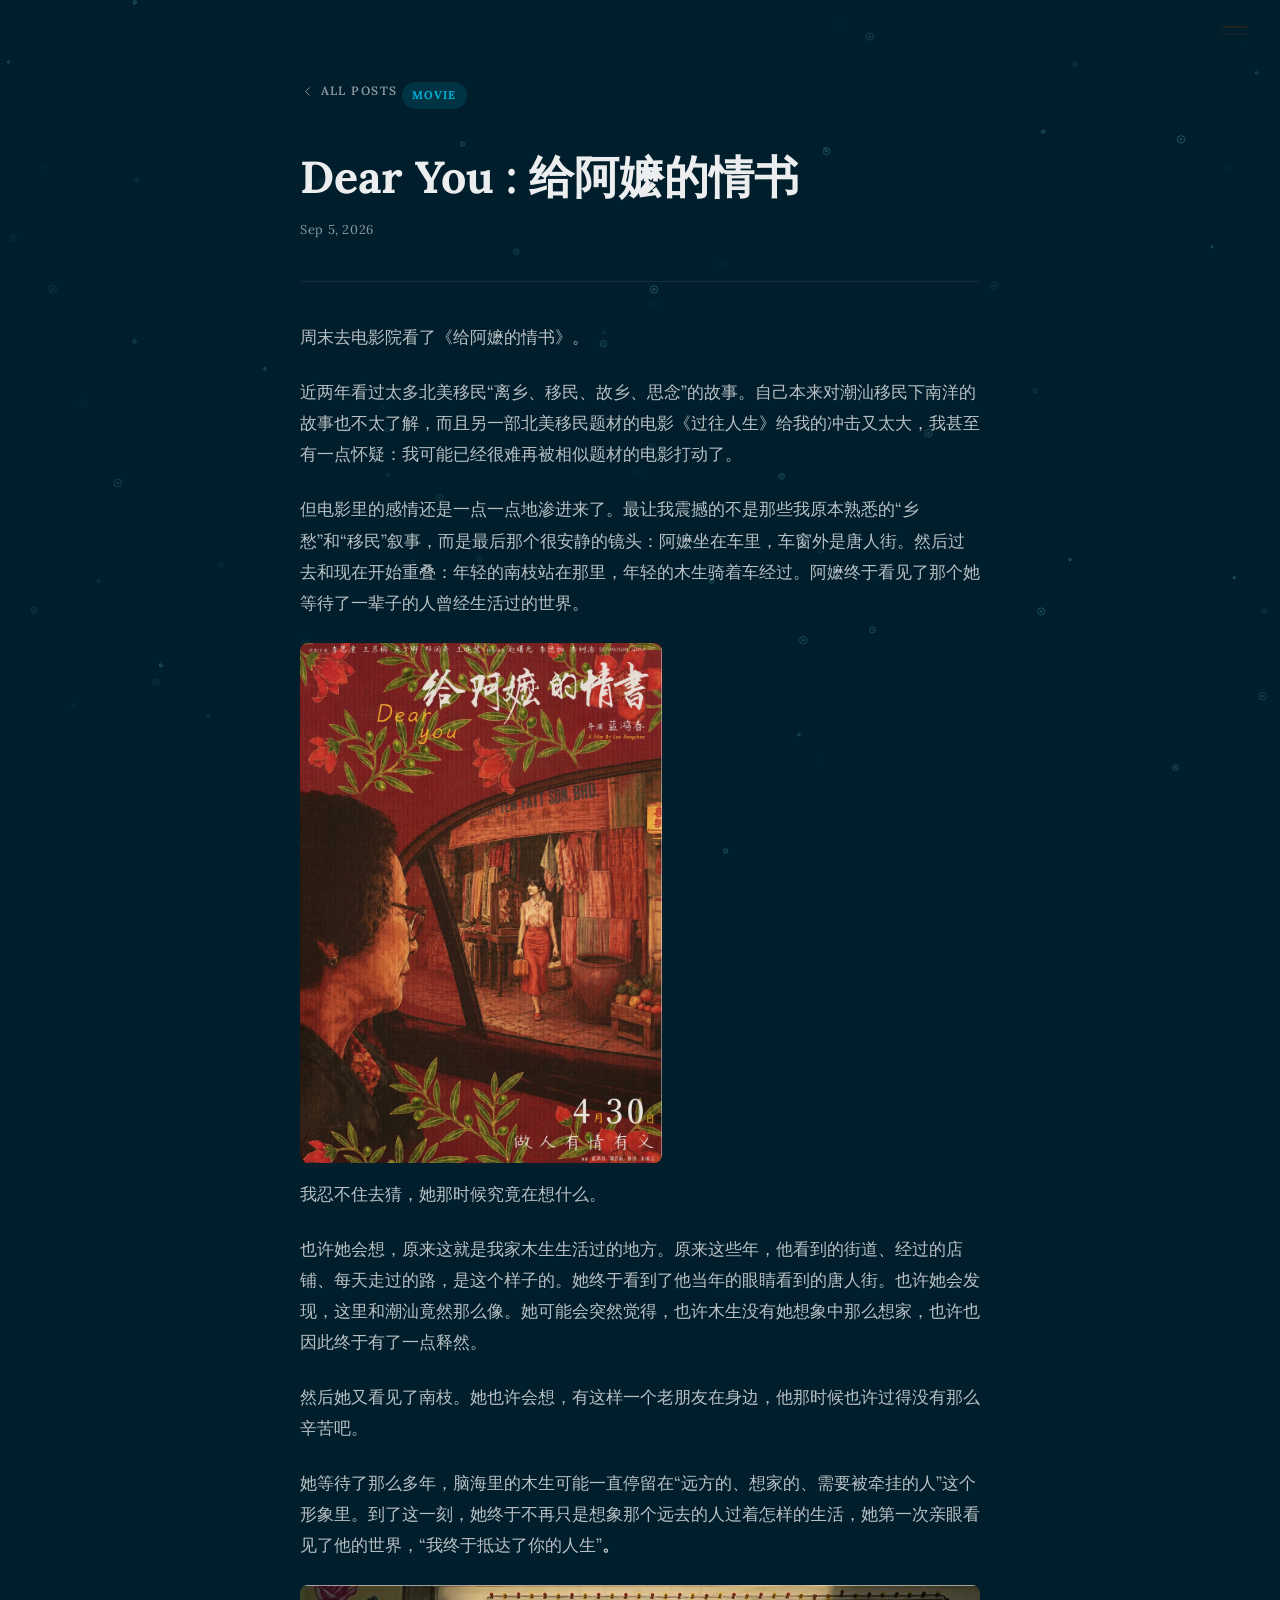
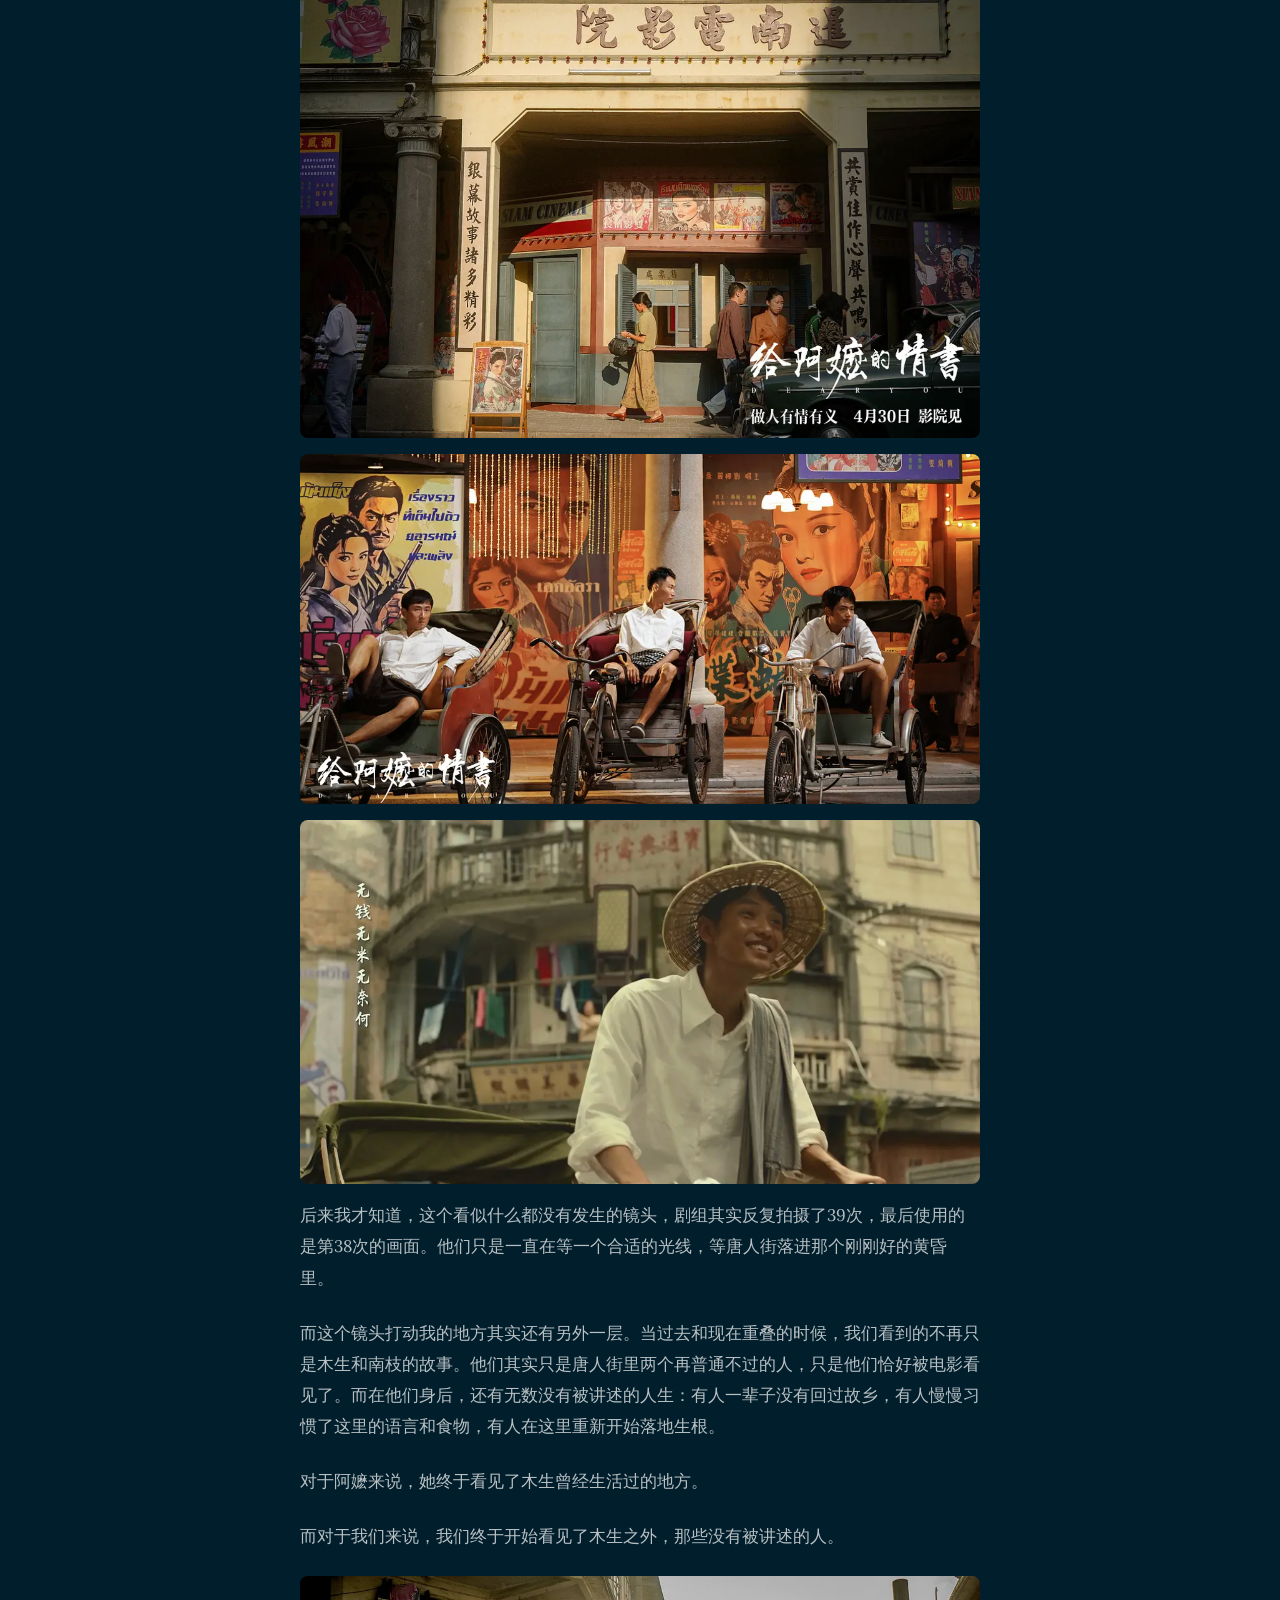
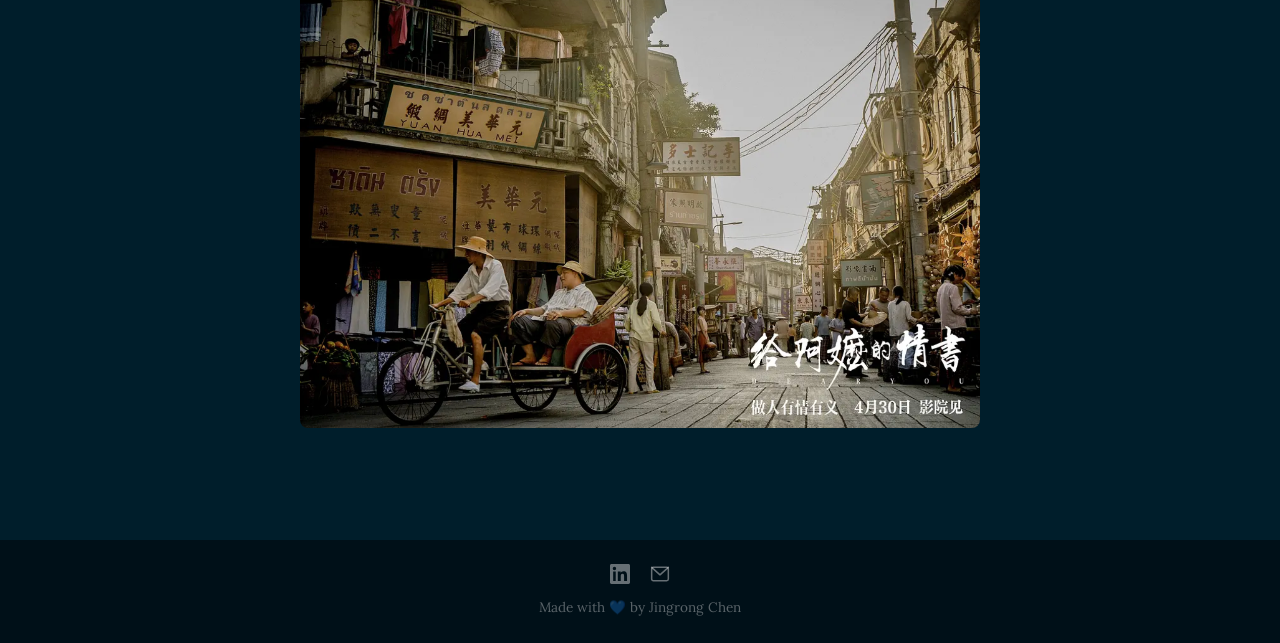
==== thoughts/dear-you/index.html @ b3d993c3 "Add Movie category and publish "Dear You" essay from Notion Adds "Movie" alongside the existing Divi" ====
<!DOCTYPE html>
<html lang="en">
<head>
  <meta charset="UTF-8" />
  <meta name="viewport" content="width=device-width, initial-scale=1.0" />
  <title>Dear You : 给阿嬷的情书 — Jingrong Chen</title>
  <link rel="icon" href="data:image/svg+xml,<svg xmlns='http://www.w3.org/2000/svg' viewBox='0 0 100 100'><text y='.9em' font-size='90'>🐠</text></svg>">
  <script async src="https://www.googletagmanager.com/gtag/js?id=G-7GHFT5PYBY"></script>
  <script>
    window.dataLayer = window.dataLayer || [];
    function gtag(){dataLayer.push(arguments);}
    gtag('js', new Date());
    gtag('config', 'G-7GHFT5PYBY');
  </script>
  <link rel="stylesheet" href="../../style.css" />
  <style>
    .post-page {
      min-height: 100vh;
      padding: 5rem 0 6rem;
      position: relative;
      overflow: hidden;
    }

    .post-wrap {
      max-width: 680px;
      margin: 0 auto;
      position: relative;
      z-index: 1;
    }

    .back-link {
      display: inline-flex;
      align-items: center;
      gap: 0.35rem;
      font-size: 0.75rem;
      font-weight: 600;
      letter-spacing: 0.12em;
      text-transform: uppercase;
      color: var(--text-muted);
      margin-bottom: 3rem;
      transition: color 0.2s;
      text-decoration: none;
    }
    .back-link:hover { color: var(--accent); }
    .back-link svg { width: 15px; height: 15px; }

    .post-tag {
      display: inline-block;
      font-size: 0.7rem;
      font-weight: 700;
      letter-spacing: 0.1em;
      text-transform: uppercase;
      padding: 0.25rem 0.65rem;
      border-radius: 999px;
      margin-bottom: 1.25rem;
      background: rgba(0,180,216,0.15);
      color: #00B4D8;
    }

    .post-title {
      font-size: clamp(1.8rem, 5vw, 2.8rem);
      font-weight: 800;
      color: rgba(255,255,255,0.92);
      line-height: 1.2;
      margin: 0 0 1rem;
    }

    .post-date {
      font-size: 0.8rem;
      color: var(--text-muted);
      letter-spacing: 0.05em;
      margin-bottom: 2.5rem;
      display: block;
    }

    .post-divider {
      border: none;
      border-top: 1px solid rgba(255,255,255,0.08);
      margin-bottom: 2.5rem;
    }

    .post-body {
      font-size: 1.05rem;
      line-height: 1.85;
      color: rgba(255,255,255,0.72);
    }

    .post-body p { margin-bottom: 1.5rem; }
    .post-body p:last-child { margin-bottom: 0; }
    .post-body h2, .post-body h3 { color: rgba(255,255,255,0.92); margin: 2rem 0 1rem; }
    .post-body ul, .post-body ol { margin: 0 0 1.5rem 1.4rem; }
    .post-body li { margin-bottom: 0.5rem; }
    .post-body blockquote {
      border-left: 3px solid var(--accent);
      padding-left: 1rem;
      margin: 0 0 1.5rem;
      font-style: italic;
      color: rgba(255,255,255,0.85);
    }
    .post-body pre {
      background: rgba(255,255,255,0.05);
      border-radius: 8px;
      padding: 1rem;
      overflow-x: auto;
      margin: 0 0 1.5rem;
    }
    .post-body img {
      max-width: 100%;
      max-height: 520px;
      width: auto;
      height: auto;
      display: block;
      margin: 0 0 1rem;
      border-radius: 8px;
    }
    .post-body hr { border: none; border-top: 1px solid rgba(255,255,255,0.08); margin: 2rem 0; }

    .lang-switch {
      display: flex;
      gap: 0.6rem;
      align-items: center;
      font-size: 0.75rem;
      font-weight: 600;
      letter-spacing: 0.08em;
      text-transform: uppercase;
      margin-bottom: 1.5rem;
    }
    .lang-switch a { color: var(--text-muted); text-decoration: none; transition: color 0.2s; }
    .lang-switch a:hover { color: var(--accent); }
    .lang-switch .lang-current { color: var(--accent); }
    .lang-switch .lang-sep { color: rgba(255,255,255,0.2); }

    .post-credit {
      font-size: 0.78rem;
      color: var(--text-muted);
      margin-top: 3rem;
      padding-top: 1.5rem;
      border-top: 1px solid rgba(255,255,255,0.08);
    }
    .post-credit a { color: var(--text-muted); text-decoration: underline; text-underline-offset: 2px; }
    .post-credit a:hover { color: var(--accent); }
  </style>
</head>
<body>

  <!-- HAMBURGER -->
  <button class="hamburger dark fade-in" id="hamburger" aria-label="Open menu">
    <span></span>
    <span></span>
  </button>

  <!-- MENU OVERLAY -->
  <div class="menu-overlay" id="menuOverlay">
    <nav class="menu-nav">
      <a href="../../index.html#about"  class="menu-link">About Me</a>
      <a href="../../procreate.html"    class="menu-link">Procreate Art</a>
      <a href="../../film-shots.html"   class="menu-link">Film Shots</a>
      <a href="../../thoughts.html"     class="menu-link active">On My Mind</a>
    </nav>
  </div>

  <!-- BUBBLES -->
  <canvas id="bubbleCanvas" class="visible"></canvas>

  <main class="post-page">
    <div class="ambient-light"></div>
    <div class="ambient-light ambient-light--right"></div>
    <div class="container">
      <div class="post-wrap">

        <a href="../../thoughts.html" class="back-link">
          <svg viewBox="0 0 24 24" fill="none" xmlns="http://www.w3.org/2000/svg">
            <polyline points="15 18 9 12 15 6" stroke="currentColor" stroke-width="1.5" stroke-linecap="round" stroke-linejoin="round"/>
          </svg>
          All Posts
        </a>

        
        <span class="post-tag">Movie</span>
        <h1 class="post-title">Dear You : 给阿嬷的情书</h1>
        <span class="post-date">Sep 5, 2026</span>

        <hr class="post-divider" />

        <div class="post-body">
          <p>周末去电影院看了《给阿嬷的情书》。</p>
<p>近两年看过太多北美移民“离乡、移民、故乡、思念”的故事。自己本来对潮汕移民下南洋的故事也不太了解，而且另一部北美移民题材的电影《过往人生》给我的冲击又太大，我甚至有一点怀疑：我可能已经很难再被相似题材的电影打动了。</p>
<p>但电影里的感情还是一点一点地渗进来了。最让我震撼的不是那些我原本熟悉的“乡愁”和“移民”叙事，而是最后那个很安静的镜头：阿嬷坐在车里，车窗外是唐人街。然后过去和现在开始重叠：年轻的南枝站在那里，年轻的木生骑着车经过。阿嬷终于看见了那个她等待了一辈子的人曾经生活过的世界。</p>
<img src="zh-1.png" alt="zh" />
<p>我忍不住去猜，她那时候究竟在想什么。</p>
<p>也许她会想，原来这就是我家木生生活过的地方。原来这些年，他看到的街道、经过的店铺、每天走过的路，是这个样子的。她终于看到了他当年的眼睛看到的唐人街。也许她会发现，这里和潮汕竟然那么像。她可能会突然觉得，也许木生没有她想象中那么想家，也许也因此终于有了一点释然。</p>
<p>然后她又看见了南枝。她也许会想，有这样一个老朋友在身边，他那时候也许过得没有那么辛苦吧。</p>
<p>她等待了那么多年，脑海里的木生可能一直停留在“远方的、想家的、需要被牵挂的人”这个形象里。到了这一刻，她终于不再只是想象那个远去的人过着怎样的生活，她第一次亲眼看见了他的世界，“我终于抵达了你的人生”<strong>。</strong></p>
<img src="zh-2.png" alt="zh" />
<img src="zh-3.png" alt="zh" />
<img src="zh-4.png" alt="zh" />
<p>后来我才知道，这个看似什么都没有发生的镜头，剧组其实反复拍摄了39次，最后使用的是第38次的画面。他们只是一直在等一个合适的光线，等唐人街落进那个刚刚好的黄昏里。</p>
<p>而这个镜头打动我的地方其实还有另外一层。当过去和现在重叠的时候，我们看到的不再只是木生和南枝的故事。他们其实只是唐人街里两个再普通不过的人，只是他们恰好被电影看见了。而在他们身后，还有无数没有被讲述的人生：有人一辈子没有回过故乡，有人慢慢习惯了这里的语言和食物，有人在这里重新开始落地生根。</p>
<p>对于阿嬷来说，她终于看见了木生曾经生活过的地方。</p>
<p>而对于我们来说，我们终于开始看见了木生之外，那些没有被讲述的人。</p>
<img src="zh-5.png" alt="zh" />
        </div>
        

      </div>
    </div>
  </main>

  <footer class="footer">
    <div class="footer-icons">
      <a href="https://www.linkedin.com/in/chenjingrong/" target="_blank" rel="noopener" aria-label="LinkedIn">
        <svg xmlns="http://www.w3.org/2000/svg" viewBox="0 0 24 24" fill="currentColor" width="20" height="20">
          <path d="M20.45 20.45h-3.554v-5.569c0-1.328-.027-3.037-1.852-3.037-1.853 0-2.136 1.445-2.136 2.939v5.667H9.354V9h3.414v1.561h.046c.476-.9 1.637-1.85 3.37-1.85 3.601 0 4.267 2.37 4.267 5.455v6.284zM5.337 7.433a2.062 2.062 0 1 1 0-4.124 2.062 2.062 0 0 1 0 4.124zM6.87 20.45H3.803V9H6.87v11.45zM22.225 0H1.771C.792 0 0 .774 0 1.729v20.542C0 23.227.792 24 1.771 24h20.451C23.2 24 24 23.227 24 22.271V1.729C24 .774 23.2 0 22.222 0h.003z"/>
        </svg>
      </a>
      <a href="mailto:jingronc@gmail.com" aria-label="Email">
        <svg xmlns="http://www.w3.org/2000/svg" viewBox="0 0 24 24" fill="none" stroke="currentColor" stroke-width="1.8" stroke-linecap="round" stroke-linejoin="round" width="20" height="20">
          <rect x="2" y="4" width="20" height="16" rx="2"/>
          <polyline points="2,4 12,13 22,4"/>
        </svg>
      </a>
    </div>
    <p>Made with 💙 by Jingrong Chen</p>
  </footer>

  <script>
    const hamburger   = document.getElementById('hamburger');
    const menuOverlay = document.getElementById('menuOverlay');
    const menuLinks   = document.querySelectorAll('.menu-link');

    hamburger.addEventListener('click', () => {
      const isOpen = menuOverlay.classList.toggle('is-open');
      hamburger.classList.toggle('is-open', isOpen);
      document.body.style.overflow = isOpen ? 'hidden' : '';
    });
    menuLinks.forEach(link => {
      link.addEventListener('click', () => {
        menuOverlay.classList.remove('is-open');
        hamburger.classList.remove('is-open');
        document.body.style.overflow = '';
      });
    });

    const canvas = document.getElementById('bubbleCanvas');
    const ctx    = canvas.getContext('2d');

    function resize() {
      canvas.width  = window.innerWidth;
      canvas.height = window.innerHeight;
    }
    resize();
    window.addEventListener('resize', resize, { passive: true });

    function randomBubble() {
      return {
        x:       Math.random() * canvas.width,
        y:       canvas.height + Math.random() * 200,
        r:       Math.random() * 3 + 1,
        speed:   Math.random() * 0.5 + 0.2,
        opacity: Math.random() * 0.35 + 0.05,
        drift:   (Math.random() - 0.5) * 0.4,
      };
    }

    const bubbles = [];
    for (let i = 0; i < 80; i++) {
      const b = randomBubble();
      b.y = Math.random() * canvas.height;
      bubbles.push(b);
    }

    function drawBubble(b) {
      ctx.beginPath();
      ctx.arc(b.x, b.y, b.r, 0, Math.PI * 2);
      ctx.strokeStyle = `rgba(94, 207, 218, ${b.opacity})`;
      ctx.lineWidth   = 0.8;
      ctx.stroke();

      ctx.beginPath();
      ctx.arc(b.x, b.y, b.r * 0.4, 0, Math.PI * 2);
      ctx.fillStyle = `rgba(180, 240, 245, ${b.opacity * 0.5})`;
      ctx.fill();

      b.y -= b.speed;
      b.x += b.drift;
      if (b.y + b.r < 0) Object.assign(b, randomBubble());
    }

    function animate() {
      ctx.clearRect(0, 0, canvas.width, canvas.height);
      bubbles.forEach(drawBubble);
      requestAnimationFrame(animate);
    }
    animate();
  </script>
</body>
</html>
---- style.css ----
@import url('https://fonts.googleapis.com/css2?family=Lora:ital,wght@0,400;0,500;0,600;0,700;1,400;1,500&display=swap');

/* ============================================================
   TOKENS
   ============================================================ */
:root {
  --bg:          #001e2b;
  --primary:     #3AAFA9;
  --accent:      #5ecfda;
  --highlight:   #0a3545;
  --pop:         #3AAFA9;
  --text:        rgba(255,255,255,0.90);
  --text-muted:  rgba(255,255,255,0.55);
  --white:       #ffffff;
  --card-bg:     #002535;
  --radius:      1.2rem;
  --shadow:      0 4px 24px rgba(0,0,0,0.30);
  --shadow-hover:0 8px 32px rgba(0,0,0,0.45);
}

/* ============================================================
   RESET & BASE
   ============================================================ */
*, *::before, *::after { box-sizing: border-box; margin: 0; padding: 0; }

html { scroll-behavior: smooth; }

body {
  font-family: 'Lora', Georgia, serif;
  background: var(--bg);
  color: var(--text);
  line-height: 1.7;
  overflow-x: hidden;
  -webkit-font-smoothing: antialiased;
}

a { color: inherit; text-decoration: none; }

/* ============================================================
   TYPOGRAPHY
   ============================================================ */
h1, h2, h3 {
  font-family: 'Lora', Georgia, serif;
  font-weight: 700;
}

.section-title {
  font-size: clamp(1.6rem, 4vw, 2.2rem);
  color: var(--accent);
  margin-bottom: 1.5rem;
  letter-spacing: -0.01em;
  position: relative;
  display: inline-block;
}

/* ============================================================
   LAYOUT
   ============================================================ */
.container {
  max-width: 900px;
  margin: 0 auto;
  padding: 0 1.5rem;
}

.section {
  padding: 3.5rem 0;
}


/* ============================================================
   HAMBURGER BUTTON
   ============================================================ */
.hamburger {
  position: fixed;
  top: 1.4rem;
  right: 1.75rem;
  z-index: 200;
  background: none;
  border: none;
  cursor: pointer;
  display: flex;
  flex-direction: column;
  gap: 6px;
  padding: 4px;
}

.hamburger span {
  display: block;
  width: 26px;
  height: 1.5px;
  background: rgba(255,255,255,0.9);
  border-radius: 2px;
  transition: background 0.3s, transform 0.35s ease, opacity 0.25s ease;
  transform-origin: center;
}

.hamburger.is-open span:first-child {
  transform: translateY(7.5px) rotate(45deg);
}

.hamburger.is-open span:last-child {
  transform: translateY(-7.5px) rotate(-45deg);
}

/* Dark lines when scrolled off hero */
.hamburger.dark span {
  background: rgba(42, 36, 32, 0.75);
}

/* ============================================================
   MENU OVERLAY
   ============================================================ */
.menu-overlay {
  position: fixed;
  inset: 0;
  z-index: 150;
  background: rgba(8, 18, 30, 0.96);
  backdrop-filter: blur(16px);
  -webkit-backdrop-filter: blur(16px);
  display: flex;
  align-items: center;
  justify-content: center;
  opacity: 0;
  pointer-events: none;
  transition: opacity 0.35s ease;
}

.menu-overlay.is-open {
  opacity: 1;
  pointer-events: all;
}

.menu-nav {
  display: flex;
  flex-direction: column;
  align-items: center;
  gap: 0.25rem;
}

.menu-link {
  font-family: 'Lora', Georgia, serif;
  font-size: clamp(1.6rem, 5vw, 2.2rem);
  font-weight: 600;
  letter-spacing: 0.06em;
  text-transform: uppercase;
  color: rgba(255,255,255,0.55);
  padding: 0.55rem 1rem;
  transition: color 0.2s;
  opacity: 0;
  transform: translateY(12px);
  transition: color 0.2s, opacity 0.35s ease, transform 0.35s ease;
}

.menu-overlay.is-open .menu-link {
  opacity: 1;
  transform: translateY(0);
}

.menu-overlay.is-open .menu-link:nth-child(1) { transition-delay: 0.07s; }
.menu-overlay.is-open .menu-link:nth-child(2) { transition-delay: 0.13s; }
.menu-overlay.is-open .menu-link:nth-child(3) { transition-delay: 0.19s; }
.menu-overlay.is-open .menu-link:nth-child(4) { transition-delay: 0.25s; }

.menu-link:hover,
.menu-link.active {
  color: var(--pop);
}


/* ============================================================
   HERO
   ============================================================ */
.hero {
  position: relative;
  min-height: 100vh;
  display: flex;
  align-items: center;
  justify-content: center;
  text-align: center;
  overflow: hidden;
  padding: 6rem 1.5rem 6rem;
}


/* Background image */
.hero-bg {
  position: absolute;
  inset: 0;
  z-index: 0;
}

.hero-bg-img {
  width: 100%;
  height: 100%;
  object-fit: cover;
  object-position: center;
  display: block;
}

.hero-overlay {
  position: absolute;
  inset: 0;
  background: linear-gradient(
    to bottom,
    rgba(0, 30, 43, 0.20) 0%,
    rgba(0, 30, 43, 0.45) 65%,
    rgba(0, 30, 43, 0.95) 100%
  );
}

/* Dive deeper */
.dive-deeper {
  display: inline-flex;
  flex-direction: column;
  align-items: center;
  gap: 0.4rem;
  margin-top: 2.5rem;
  color: rgba(255,255,255,0.75);
  text-decoration: none;
  transition: color 0.2s;
}

.dive-deeper:hover {
  color: rgba(255,255,255,1);
}

.dive-label {
  font-size: 0.7rem;
  font-weight: 600;
  letter-spacing: 0.18em;
  text-transform: uppercase;
}

.dive-arrow {
  width: 24px;
  height: 24px;
  animation: arrowBounce 1.8s ease-in-out infinite;
}

@keyframes arrowBounce {
  0%, 100% { transform: translateY(0);    opacity: 0.75; }
  50%       { transform: translateY(7px); opacity: 1;    }
}

.hero-content {
  position: relative;
  z-index: 2;
  max-width: 780px;
}

.hero-name {
  font-size: clamp(0.9rem, 2vw, 1.05rem);
  font-weight: 500;
  color: rgba(255,255,255,0.75);
  line-height: 1.05;
  letter-spacing: 0.08em;
  text-transform: uppercase;
  margin-bottom: 1rem;
}

.hero-role {
  font-size: clamp(1rem, 2.2vw, 1.15rem);
  color: rgba(255,255,255,0.82);
  margin-bottom: 2.5rem;
  line-height: 1.6;
}

.at { color: var(--pop); }

/* Hero buttons */
.hero-btns {
  display: flex;
  gap: 1rem;
  justify-content: center;
  flex-wrap: wrap;
}

.btn-primary {
  display: inline-block;
  background: var(--pop);
  color: #fff;
  font-weight: 700;
  font-size: 0.95rem;
  padding: 0.75rem 1.75rem;
  border-radius: 6px;
  transition: opacity 0.2s, transform 0.2s;
}

.btn-primary:hover {
  opacity: 0.88;
  transform: translateY(-2px);
}

.btn-secondary {
  display: inline-block;
  background: rgba(255,255,255,0.12);
  color: var(--white);
  font-weight: 600;
  font-size: 0.95rem;
  padding: 0.75rem 1.75rem;
  border-radius: 6px;
  border: 1px solid rgba(255,255,255,0.25);
  backdrop-filter: blur(6px);
  transition: background 0.2s, transform 0.2s;
}

.btn-secondary:hover {
  background: rgba(255,255,255,0.2);
  transform: translateY(-2px);
}


/* Photo credit */
.photo-credit {
  font-size: 0.72rem;
  color: rgba(255,255,255,0.45);
  margin-top: 0.4rem;
}

.photo-credit a {
  color: rgba(255,255,255,0.5);
  text-decoration: underline;
  text-underline-offset: 2px;
}

.photo-credit a:hover {
  color: rgba(255,255,255,0.8);
}

/* ============================================================
   BUBBLE CANVAS
   ============================================================ */
#bubbleCanvas {
  position: fixed;
  top: 0;
  left: 0;
  width: 100%;
  height: 100%;
  pointer-events: none;
  z-index: 1;
  opacity: 0;
  transition: opacity 1s ease;
}

#bubbleCanvas.visible {
  opacity: 1;
}

/* ============================================================
   AMBIENT LIGHT
   ============================================================ */
.ambient-light {
  position: absolute;
  top: -20%;
  left: 10%;
  width: 500px;
  height: 500px;
  background: radial-gradient(ellipse, rgba(58,175,169,0.08) 0%, transparent 70%);
  pointer-events: none;
  z-index: 0;
  animation: ambientDrift 8s ease-in-out infinite alternate;
}

.ambient-light--right {
  left: auto;
  right: 5%;
}

.ambient-light--center {
  left: 50%;
  transform: translateX(-50%);
}

@keyframes ambientDrift {
  from { transform: translate(0, 0); }
  to   { transform: translate(30px, 20px); }
}


/* ============================================================
   SECTION BASE (all below-hero sections)
   ============================================================ */
.about,
.hobbies,
.procreate-section,
.essays-section,
.contact {
  background: var(--bg);
  position: relative;
  overflow: hidden;
}

/* ============================================================
   SECTION TITLE GLOW
   ============================================================ */
.section-title {
  color: var(--accent);
  text-shadow: 0 0 20px rgba(94, 207, 218, 0.35), 0 0 60px rgba(94, 207, 218, 0.15);
}

/* ============================================================
   ABOUT
   ============================================================ */
.about-inner {
  display: flex;
  align-items: center;
  gap: 3.5rem;
  position: relative;
  z-index: 1;
}

.about-profile {
  flex-shrink: 0;
}

.profile-photo {
  width: 380px;
  height: 380px;
  object-fit: cover;
  object-position: center top;
  border-radius: 0;
  box-shadow:
    0 0 0 1px rgba(58,175,169,0.25),
    0 0 30px rgba(58,175,169,0.15),
    0 8px 40px rgba(0,0,0,0.5);
}

.about-body {
  flex: 1;
  position: relative;
  z-index: 1;
}

.about-text {
  font-size: clamp(1rem, 2vw, 1.1rem);
  color: var(--text);
  max-width: 680px;
  margin-bottom: 1.75rem;
  line-height: 1.8;
}

/* ============================================================
   HOBBIES
   ============================================================ */
.hobby-grid {
  display: grid;
  grid-template-columns: repeat(3, 1fr);
  gap: 1.5rem;
  position: relative;
  z-index: 1;
}

.hobby-card {
  background: rgba(0, 37, 53, 0.6);
  backdrop-filter: blur(16px);
  -webkit-backdrop-filter: blur(16px);
  border: 1px solid rgba(58,175,169,0.18);
  border-radius: var(--radius);
  padding: 2rem 1.5rem;
  display: flex;
  flex-direction: column;
  gap: 0.75rem;
  transition: transform 0.3s ease, box-shadow 0.3s ease, border-color 0.3s ease;
  box-shadow: 0 4px 24px rgba(0,0,0,0.3), inset 0 1px 0 rgba(255,255,255,0.04);
}

.hobby-card:hover {
  transform: translateY(-6px);
  border-color: rgba(58,175,169,0.45);
  box-shadow: 0 8px 40px rgba(0,0,0,0.4), 0 0 20px rgba(58,175,169,0.12);
}

.hobby-icon {
  font-size: 2.2rem;
  line-height: 1;
  filter: drop-shadow(0 0 8px rgba(58,175,169,0.4));
}

.hobby-card h3 {
  font-size: 1.1rem;
  color: var(--accent);
  text-shadow: 0 0 12px rgba(94,207,218,0.3);
}

.hobby-card p {
  font-size: 0.93rem;
  color: var(--text-muted);
  flex: 1;
  line-height: 1.65;
}

.hobby-tag {
  display: inline-block;
  background: rgba(58,175,169,0.12);
  border: 1px solid rgba(58,175,169,0.25);
  color: var(--primary);
  font-weight: 600;
  font-size: 0.75rem;
  padding: 0.2rem 0.75rem;
  border-radius: 50px;
  align-self: flex-start;
}

/* ============================================================
   PROCREATE & ESSAYS
   ============================================================ */
.procreate-section .container,
.essays-section .container {
  position: relative;
  z-index: 1;
}

/* ============================================================
   CONTACT
   ============================================================ */
.contact {
  text-align: center;
}

.contact-inner {
  position: relative;
  z-index: 1;
}

.contact-sub {
  color: var(--text-muted);
  font-size: clamp(1rem, 2vw, 1.1rem);
  margin-bottom: 2rem;
  max-width: 500px;
  margin-left: auto;
  margin-right: auto;
}

.contact-btn {
  display: inline-block;
  background: transparent;
  color: var(--accent);
  font-weight: 600;
  font-size: 1rem;
  padding: 0.85rem 2.25rem;
  border-radius: 50px;
  border: 1px solid rgba(58,175,169,0.4);
  box-shadow: 0 0 20px rgba(58,175,169,0.1), inset 0 0 20px rgba(58,175,169,0.03);
  transition: border-color 0.25s, box-shadow 0.25s, color 0.25s;
  backdrop-filter: blur(8px);
}

.contact-btn:hover {
  border-color: rgba(58,175,169,0.8);
  box-shadow: 0 0 30px rgba(58,175,169,0.25), inset 0 0 30px rgba(58,175,169,0.06);
  color: #fff;
}

/* ============================================================
   FOOTER
   ============================================================ */
.footer {
  background: #001018;
  color: rgba(255,255,255,0.35);
  text-align: center;
  padding: 1.5rem 1rem;
  font-size: 0.85rem;
}

.footer-icons {
  display: flex;
  justify-content: center;
  gap: 1.25rem;
  margin-bottom: 0.75rem;
}

.footer-icons a {
  color: rgba(255,255,255,0.4);
  transition: color 0.2s;
  display: flex;
  align-items: center;
}

.footer-icons a:hover {
  color: var(--highlight);
}

/* ============================================================
   ANIMATIONS
   ============================================================ */
.fade-in {
  opacity: 0;
  animation: fadeIn 0.5s ease forwards;
}

@keyframes fadeIn {
  to { opacity: 1; }
}

.slide-up {
  opacity: 0;
  transform: translateY(24px);
  animation: fadeSlideUp 0.65s ease forwards;
}

.delay-1 { animation-delay: 0.15s; }
.delay-2 { animation-delay: 0.30s; }
.delay-3 { animation-delay: 0.45s; }
.delay-4 { animation-delay: 0.60s; }

@keyframes fadeSlideUp {
  to {
    opacity: 1;
    transform: translateY(0);
  }
}

.reveal {
  opacity: 0;
  transform: translateY(20px);
  transition: opacity 0.55s ease, transform 0.55s ease;
}

.reveal.visible {
  opacity: 1;
  transform: translateY(0);
}

.hobby-card.reveal.delay-1 { transition-delay: 0.10s; }
.hobby-card.reveal.delay-2 { transition-delay: 0.22s; }
.hobby-card.reveal.delay-3 { transition-delay: 0.34s; }

/* ============================================================
   RESPONSIVE
   ============================================================ */
@media (max-width: 700px) {
  .hobby-grid {
    grid-template-columns: 1fr;
  }

  .nav-links { gap: 1.2rem; }
  .nav { padding: 0.85rem 1.25rem; }
  .section { padding: 2.5rem 0; }

  .about-inner {
    flex-direction: column;
    align-items: center;
    gap: 2rem;
    text-align: center;
  }

  .profile-photo {
    width: 220px;
    height: 220px;
  }
}

@media (max-width: 420px) {
  .nav-links { gap: 0.9rem; font-size: 0.85rem; }
}
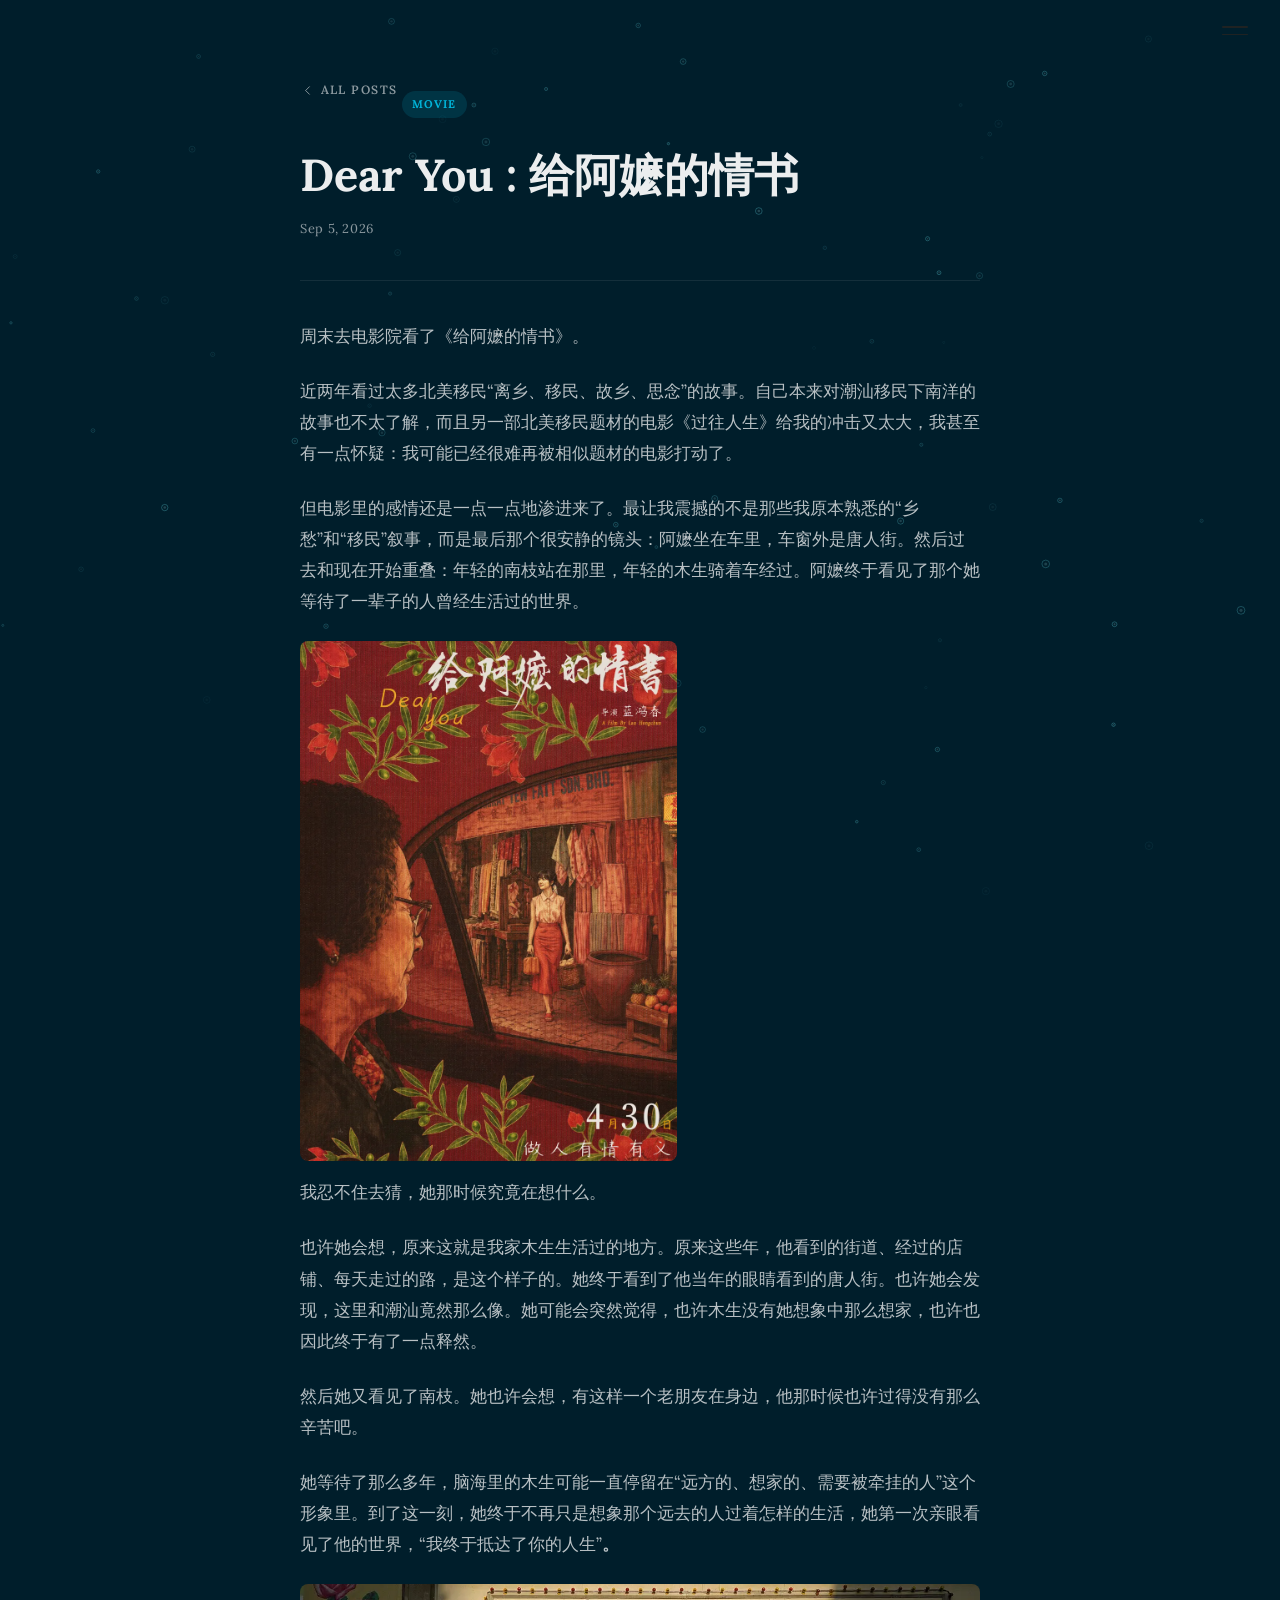
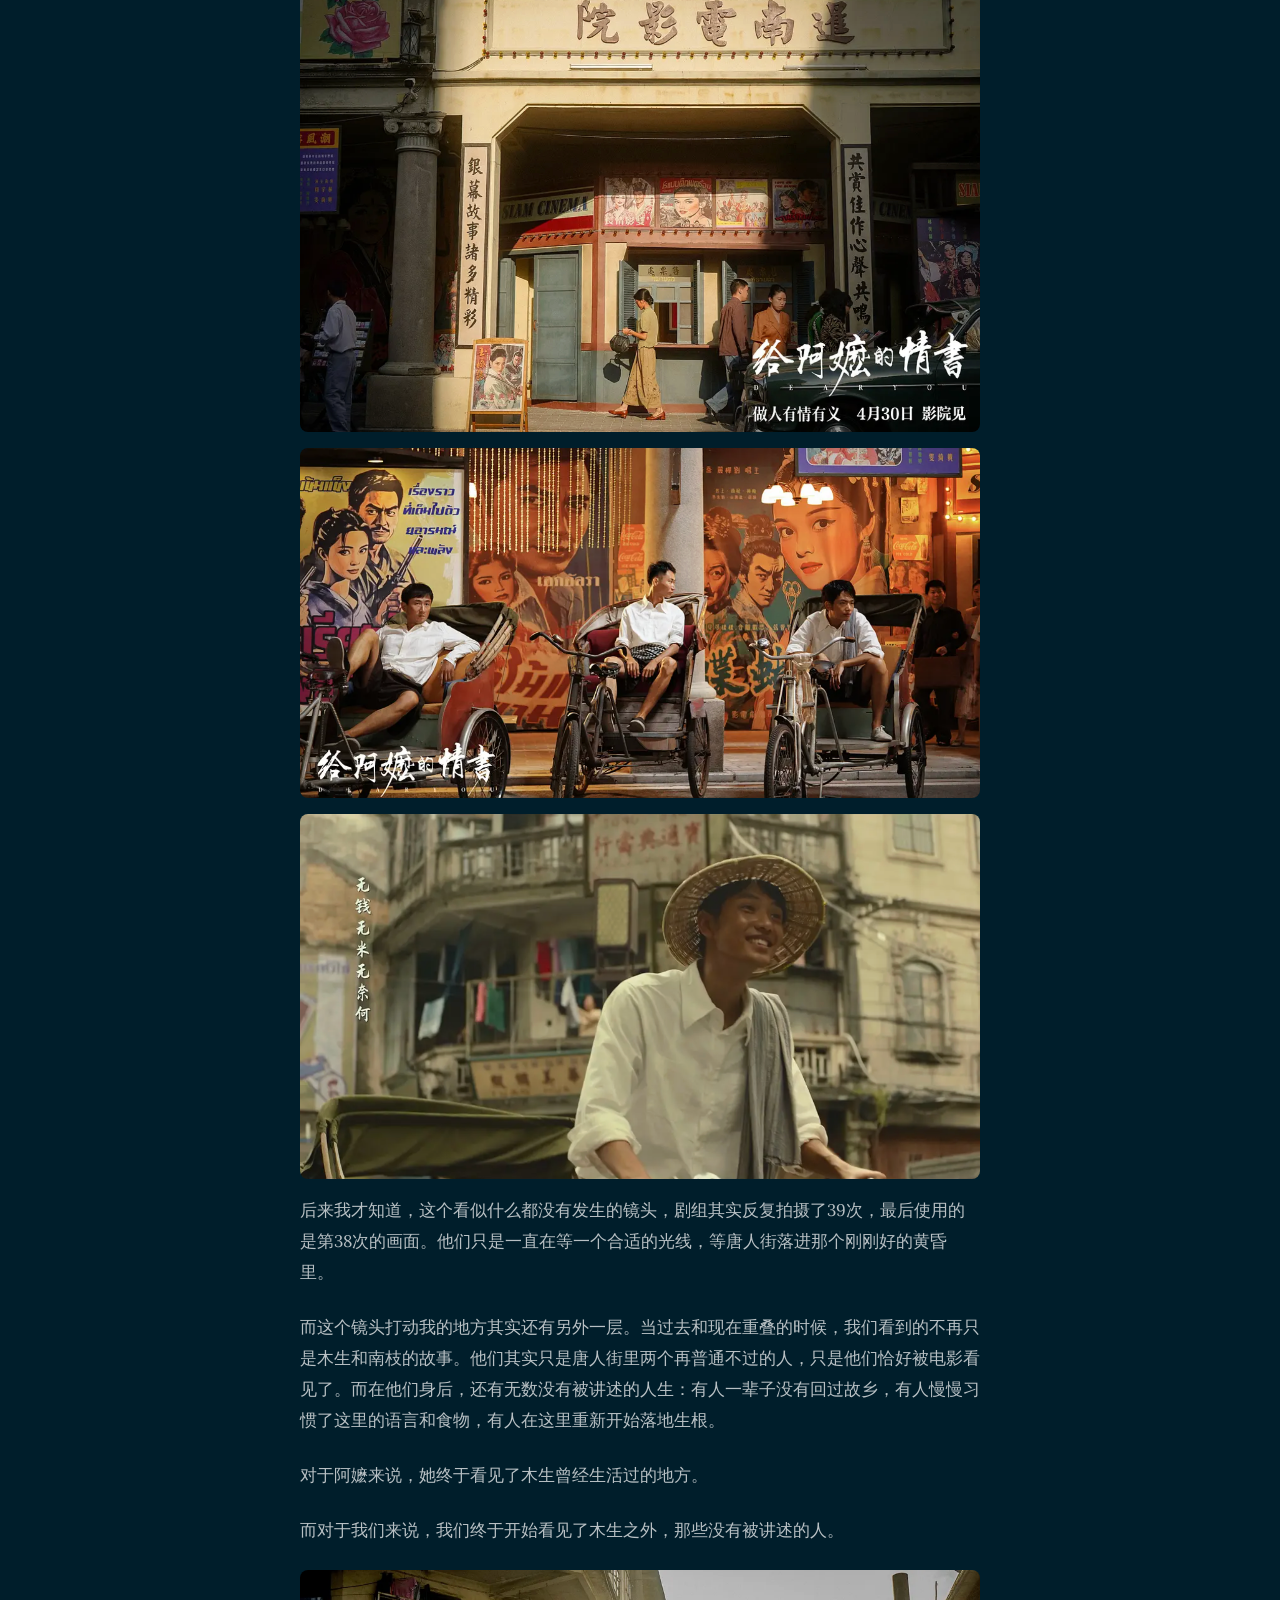
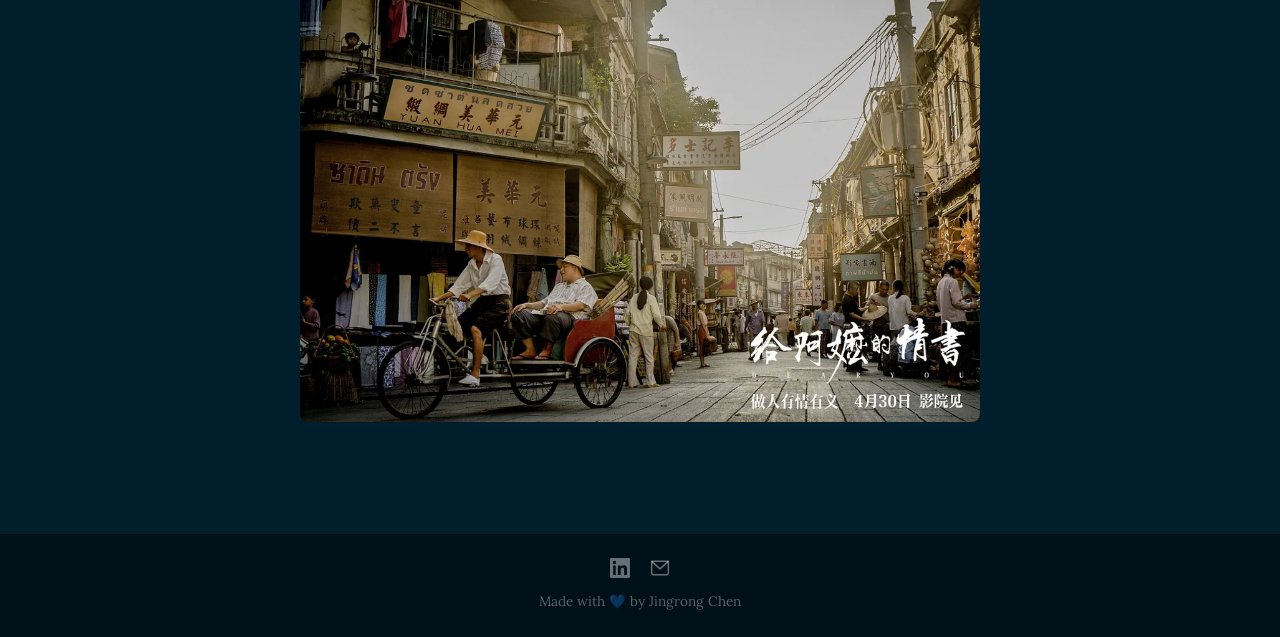
==== commit 0e388b34: "Fix category tag misaligned with "All Posts" link on essay pages .back-link (inline-flex) and .post-" ====
--- a/thoughts/dear-you/index.html
+++ b/thoughts/dear-you/index.html
@@ -31,6 +31,7 @@
     .back-link {
       display: inline-flex;
       align-items: center;
+      vertical-align: middle;
       gap: 0.35rem;
       font-size: 0.75rem;
       font-weight: 600;
@@ -46,6 +47,7 @@
 
     .post-tag {
       display: inline-block;
+      vertical-align: middle;
       font-size: 0.7rem;
       font-weight: 700;
       letter-spacing: 0.1em;
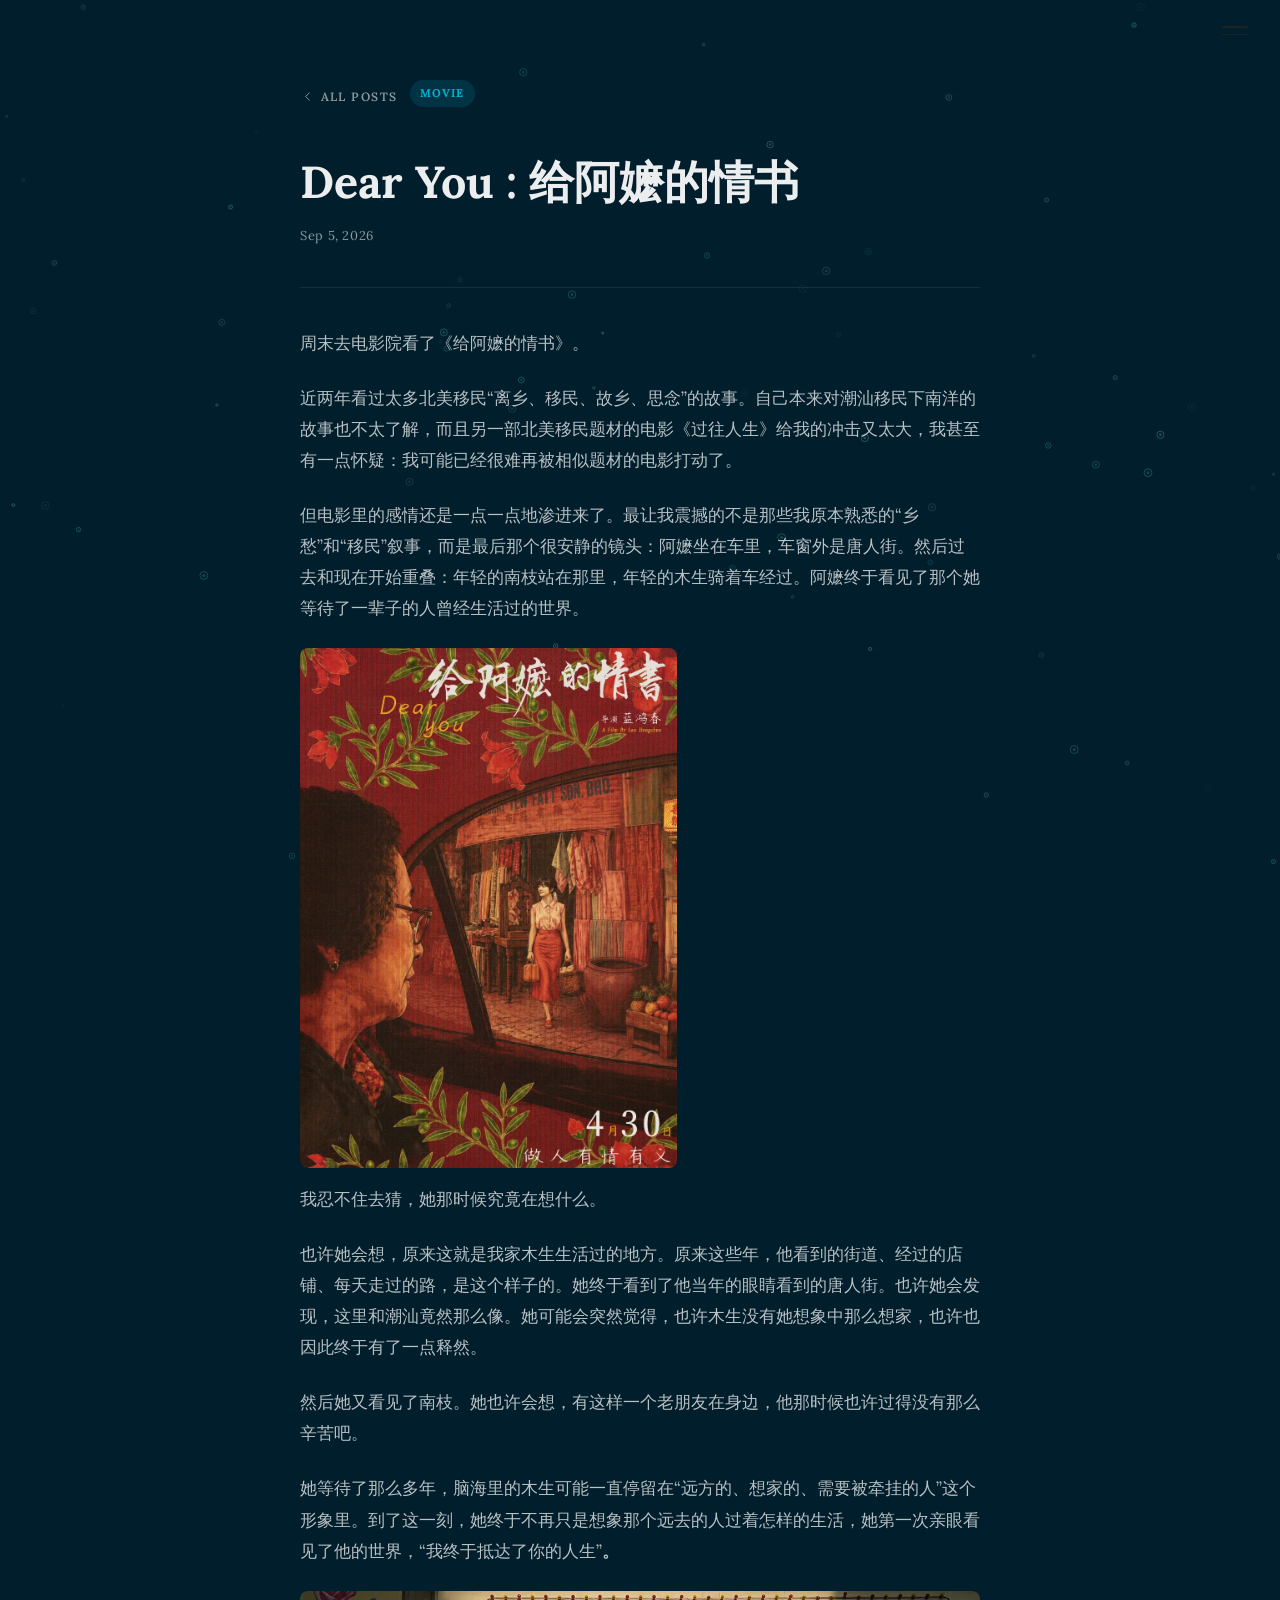
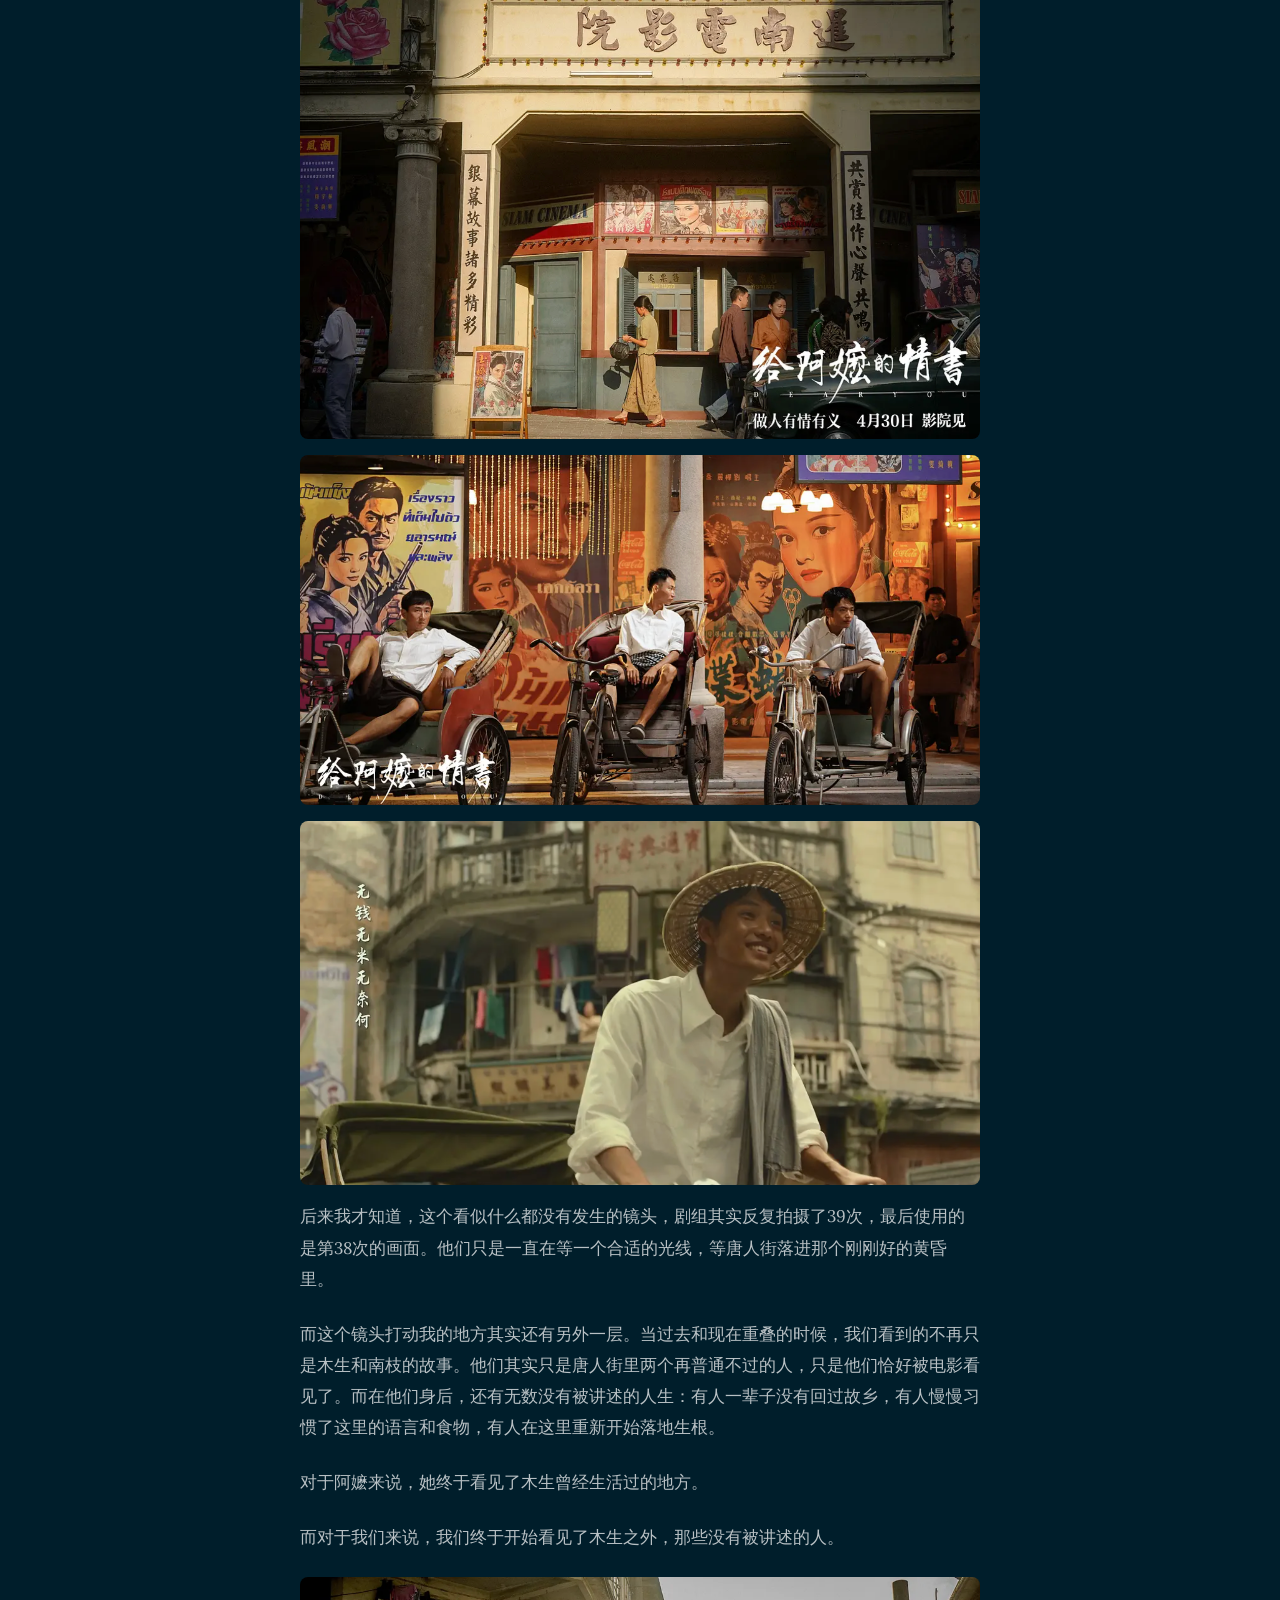
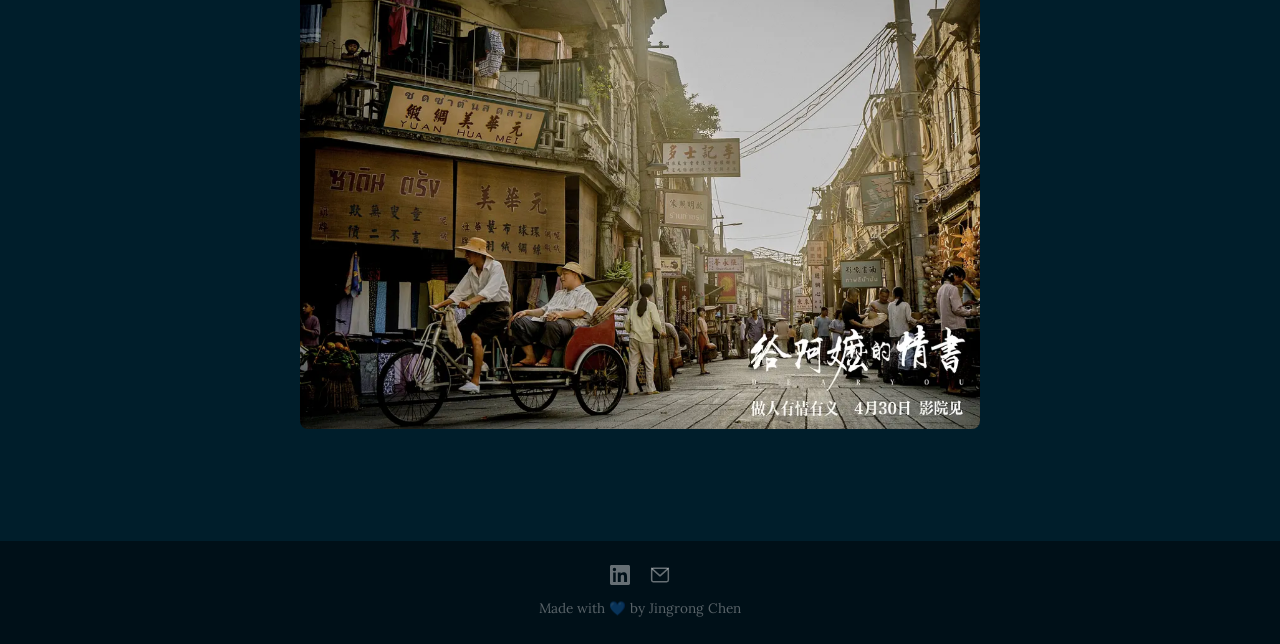
==== commit e1326e9e: "Bottom-align "All Posts" link with category tag pill vertical-align tricks between an inline-flex li" ====
--- a/thoughts/dear-you/index.html
+++ b/thoughts/dear-you/index.html
@@ -28,17 +28,22 @@
       z-index: 1;
     }
 
+    .post-header-row {
+      display: flex;
+      align-items: flex-end;
+      gap: 0.75rem;
+      margin-bottom: 3rem;
+    }
+
     .back-link {
       display: inline-flex;
       align-items: center;
-      vertical-align: middle;
       gap: 0.35rem;
       font-size: 0.75rem;
       font-weight: 600;
       letter-spacing: 0.12em;
       text-transform: uppercase;
       color: var(--text-muted);
-      margin-bottom: 3rem;
       transition: color 0.2s;
       text-decoration: none;
     }
@@ -47,14 +52,12 @@
 
     .post-tag {
       display: inline-block;
-      vertical-align: middle;
       font-size: 0.7rem;
       font-weight: 700;
       letter-spacing: 0.1em;
       text-transform: uppercase;
       padding: 0.25rem 0.65rem;
       border-radius: 999px;
-      margin-bottom: 1.25rem;
       background: rgba(0,180,216,0.15);
       color: #00B4D8;
     }
@@ -170,15 +173,17 @@
     <div class="container">
       <div class="post-wrap">
 
-        <a href="../../thoughts.html" class="back-link">
-          <svg viewBox="0 0 24 24" fill="none" xmlns="http://www.w3.org/2000/svg">
-            <polyline points="15 18 9 12 15 6" stroke="currentColor" stroke-width="1.5" stroke-linecap="round" stroke-linejoin="round"/>
-          </svg>
-          All Posts
-        </a>
+        <div class="post-header-row">
+          <a href="../../thoughts.html" class="back-link">
+            <svg viewBox="0 0 24 24" fill="none" xmlns="http://www.w3.org/2000/svg">
+              <polyline points="15 18 9 12 15 6" stroke="currentColor" stroke-width="1.5" stroke-linecap="round" stroke-linejoin="round"/>
+            </svg>
+            All Posts
+          </a>
+          <span class="post-tag">Movie</span>
+        </div>
 
         
-        <span class="post-tag">Movie</span>
         <h1 class="post-title">Dear You : 给阿嬷的情书</h1>
         <span class="post-date">Sep 5, 2026</span>
 
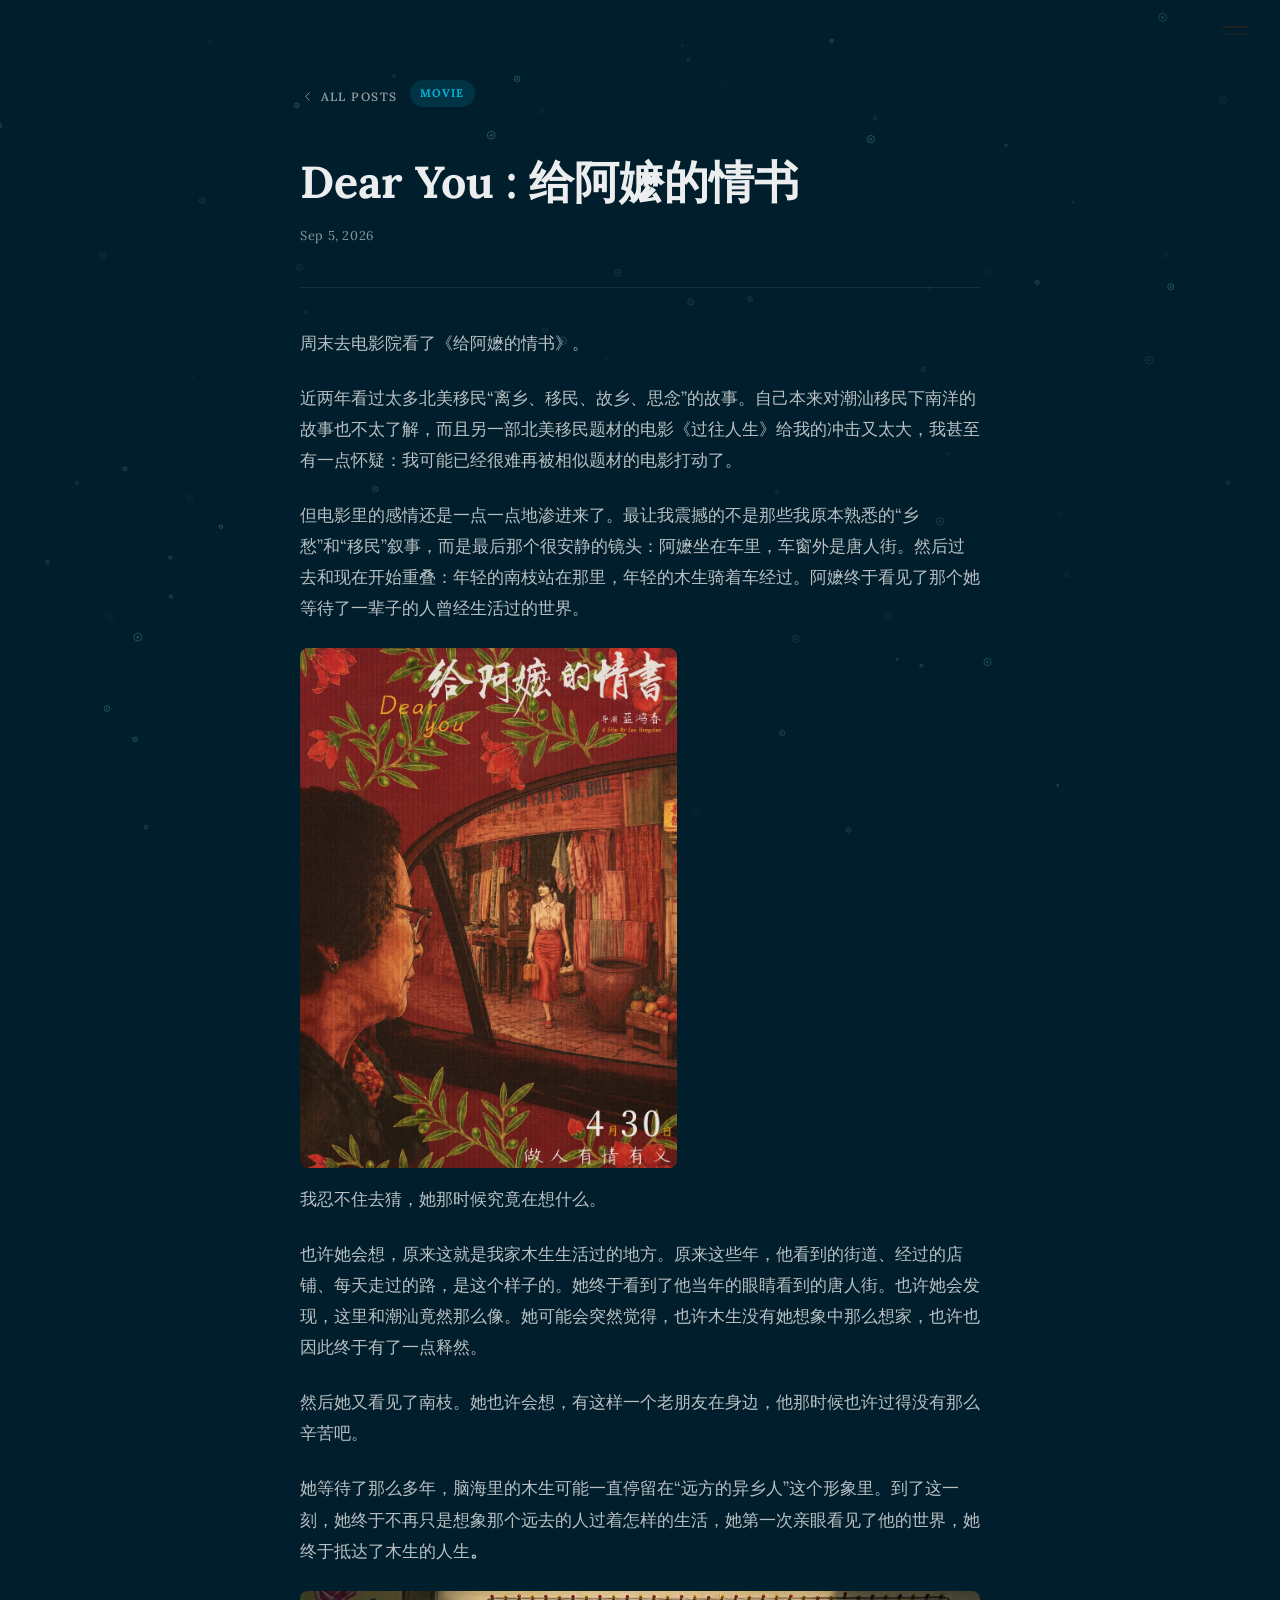
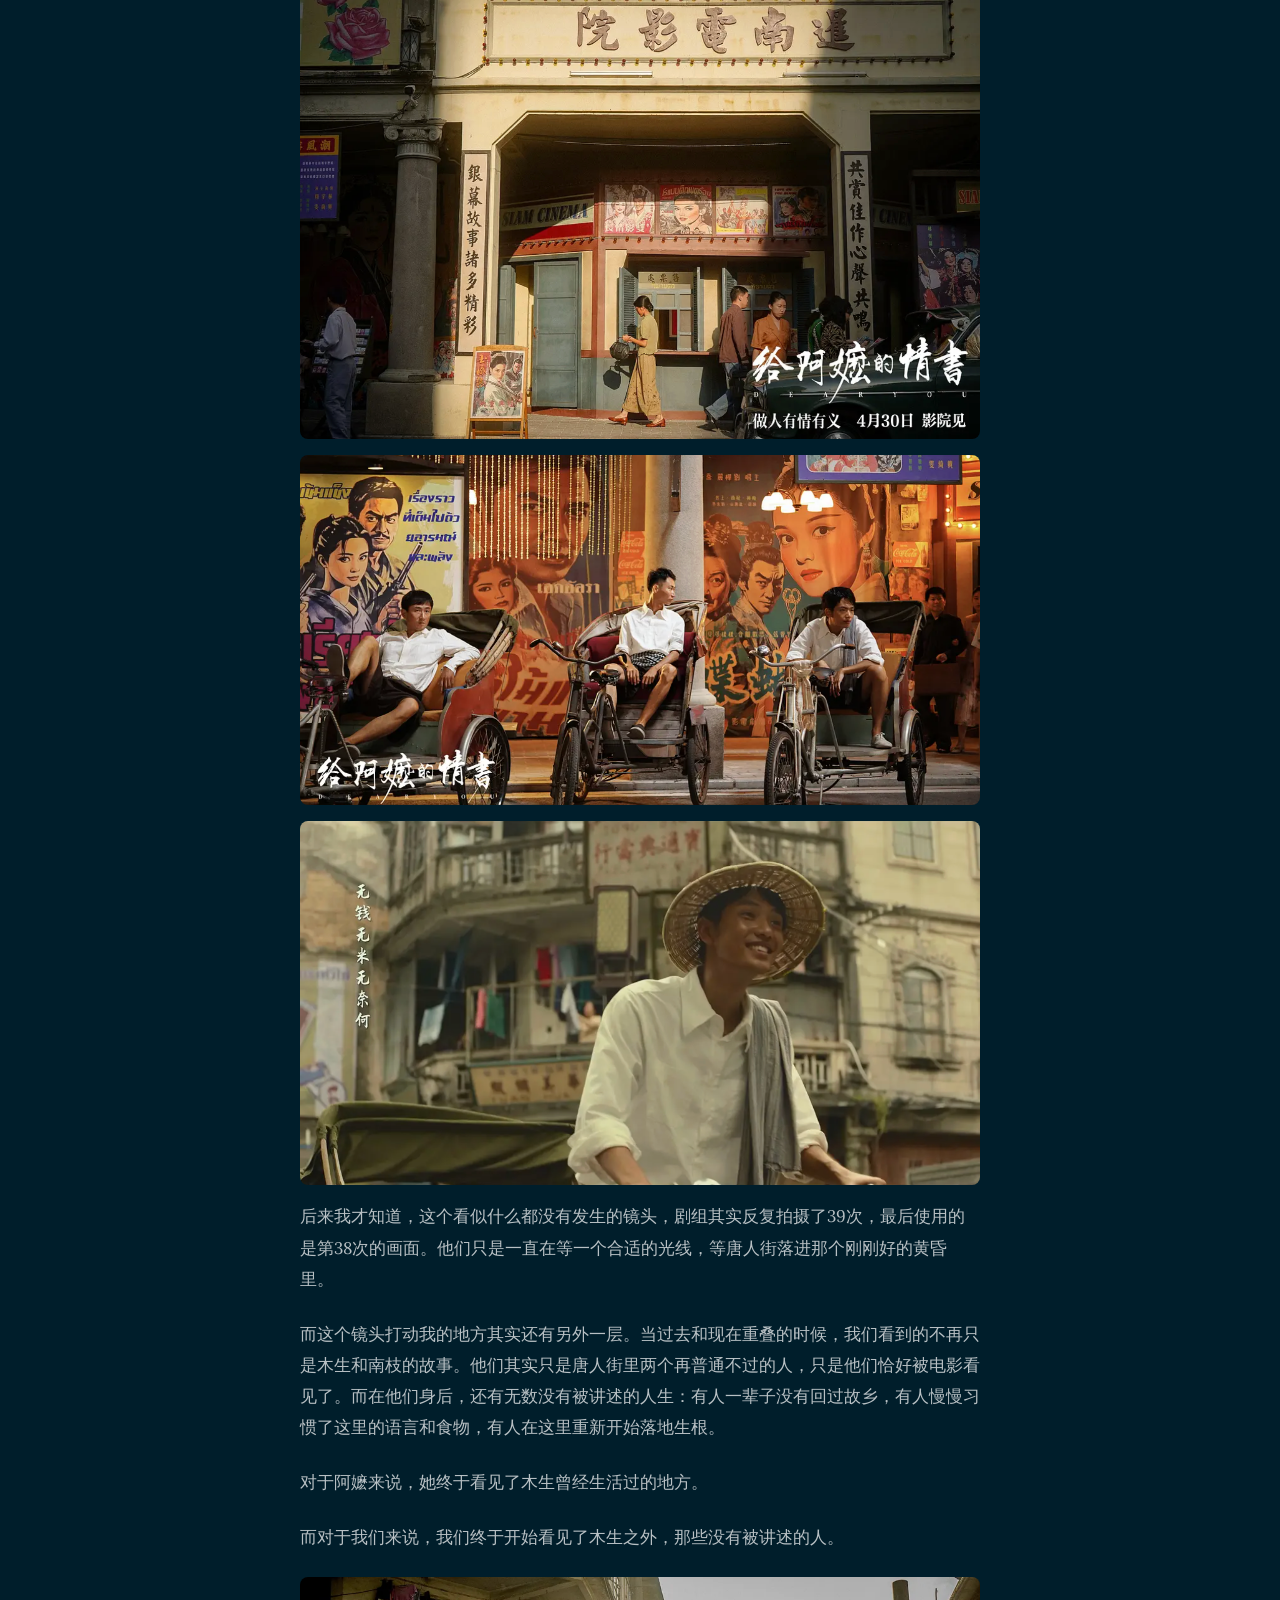
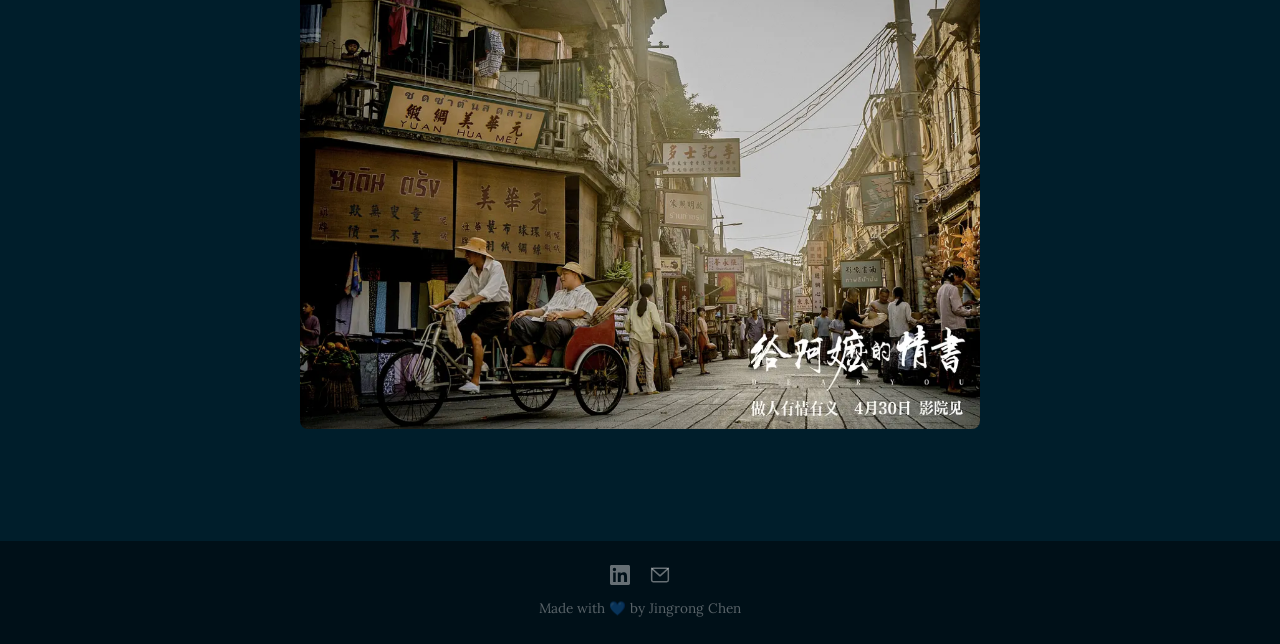
==== commit 55c409c5: "Tweak a line in the Dear You essay Co-Authored-By: Claude Sonnet 5 <noreply@anthropic.com> Claude-Se" ====
--- a/thoughts/dear-you/index.html
+++ b/thoughts/dear-you/index.html
@@ -197,7 +197,7 @@
 <p>我忍不住去猜，她那时候究竟在想什么。</p>
 <p>也许她会想，原来这就是我家木生生活过的地方。原来这些年，他看到的街道、经过的店铺、每天走过的路，是这个样子的。她终于看到了他当年的眼睛看到的唐人街。也许她会发现，这里和潮汕竟然那么像。她可能会突然觉得，也许木生没有她想象中那么想家，也许也因此终于有了一点释然。</p>
 <p>然后她又看见了南枝。她也许会想，有这样一个老朋友在身边，他那时候也许过得没有那么辛苦吧。</p>
-<p>她等待了那么多年，脑海里的木生可能一直停留在“远方的、想家的、需要被牵挂的人”这个形象里。到了这一刻，她终于不再只是想象那个远去的人过着怎样的生活，她第一次亲眼看见了他的世界，“我终于抵达了你的人生”<strong>。</strong></p>
+<p>她等待了那么多年，脑海里的木生可能一直停留在“远方的异乡人”这个形象里。到了这一刻，她终于不再只是想象那个远去的人过着怎样的生活，她第一次亲眼看见了他的世界，她终于抵达了木生的人生<strong>。</strong></p>
 <img src="zh-2.png" alt="zh" />
 <img src="zh-3.png" alt="zh" />
 <img src="zh-4.png" alt="zh" />
